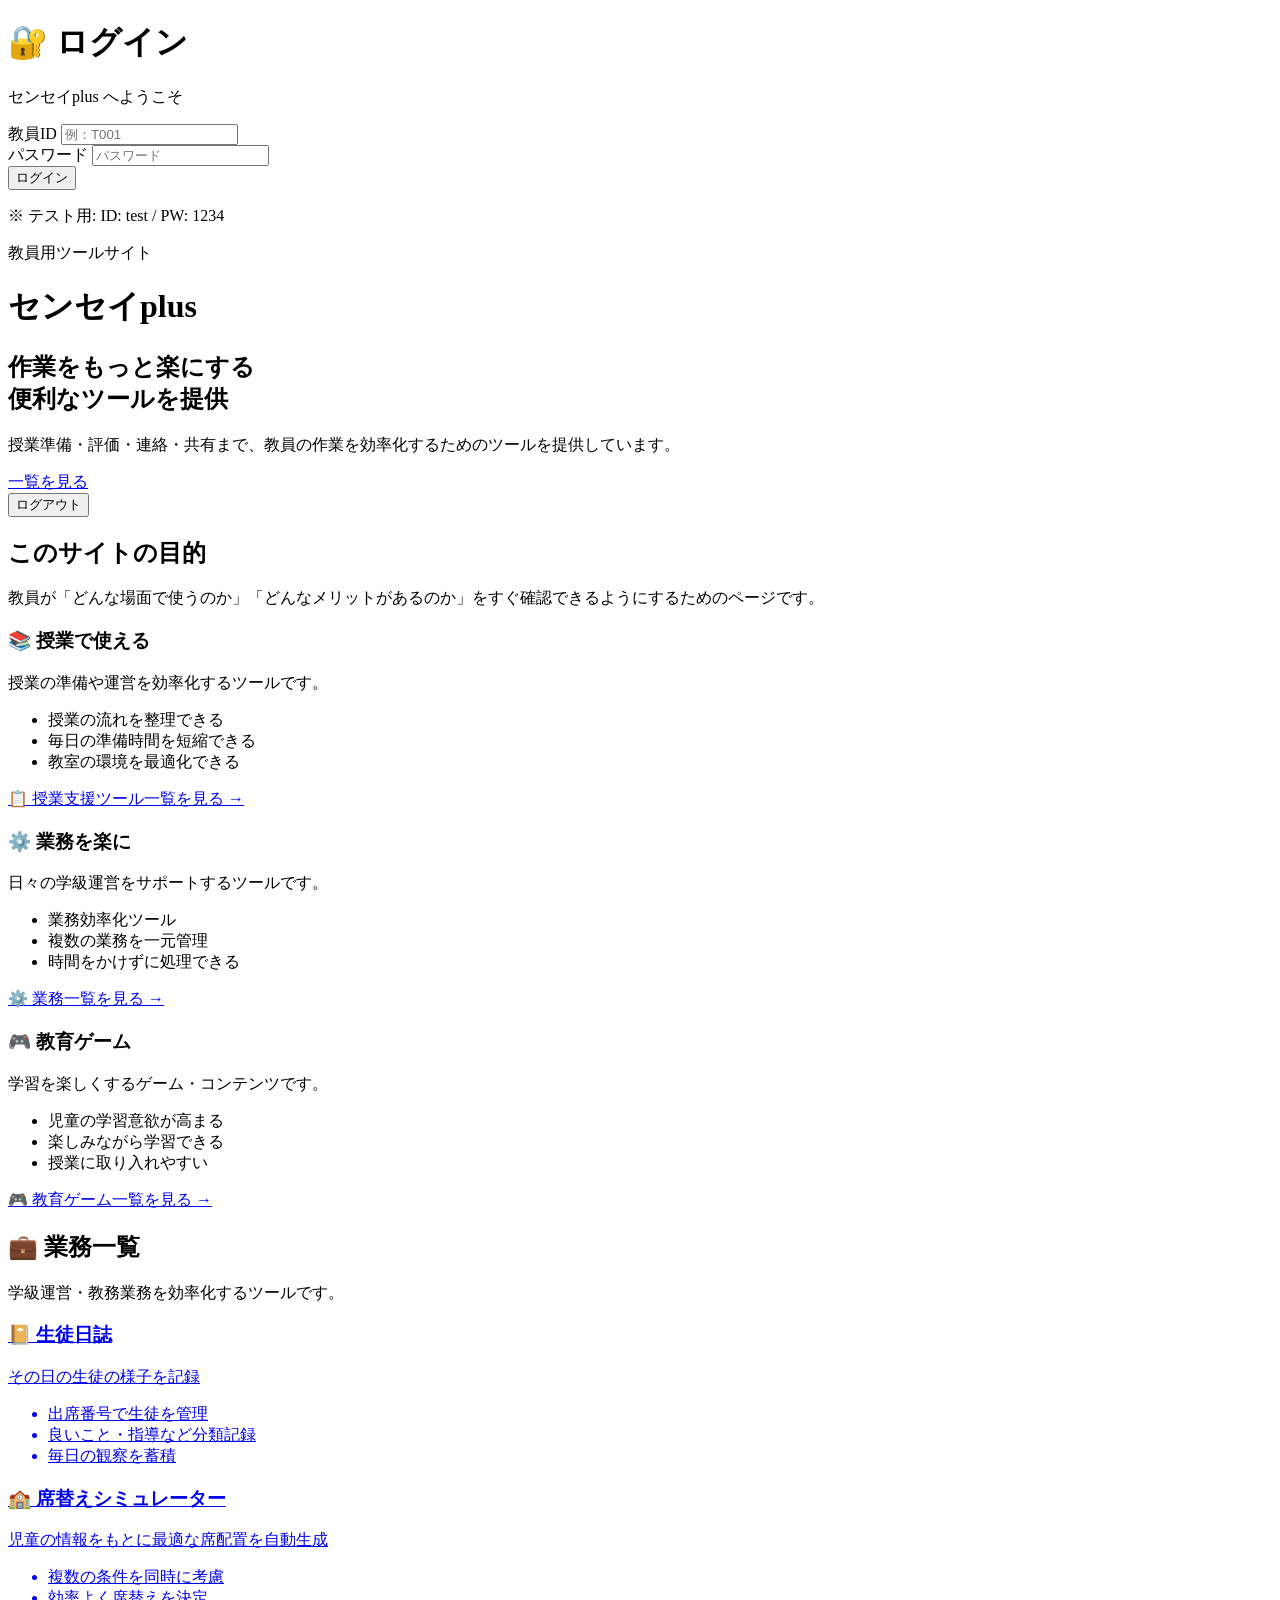
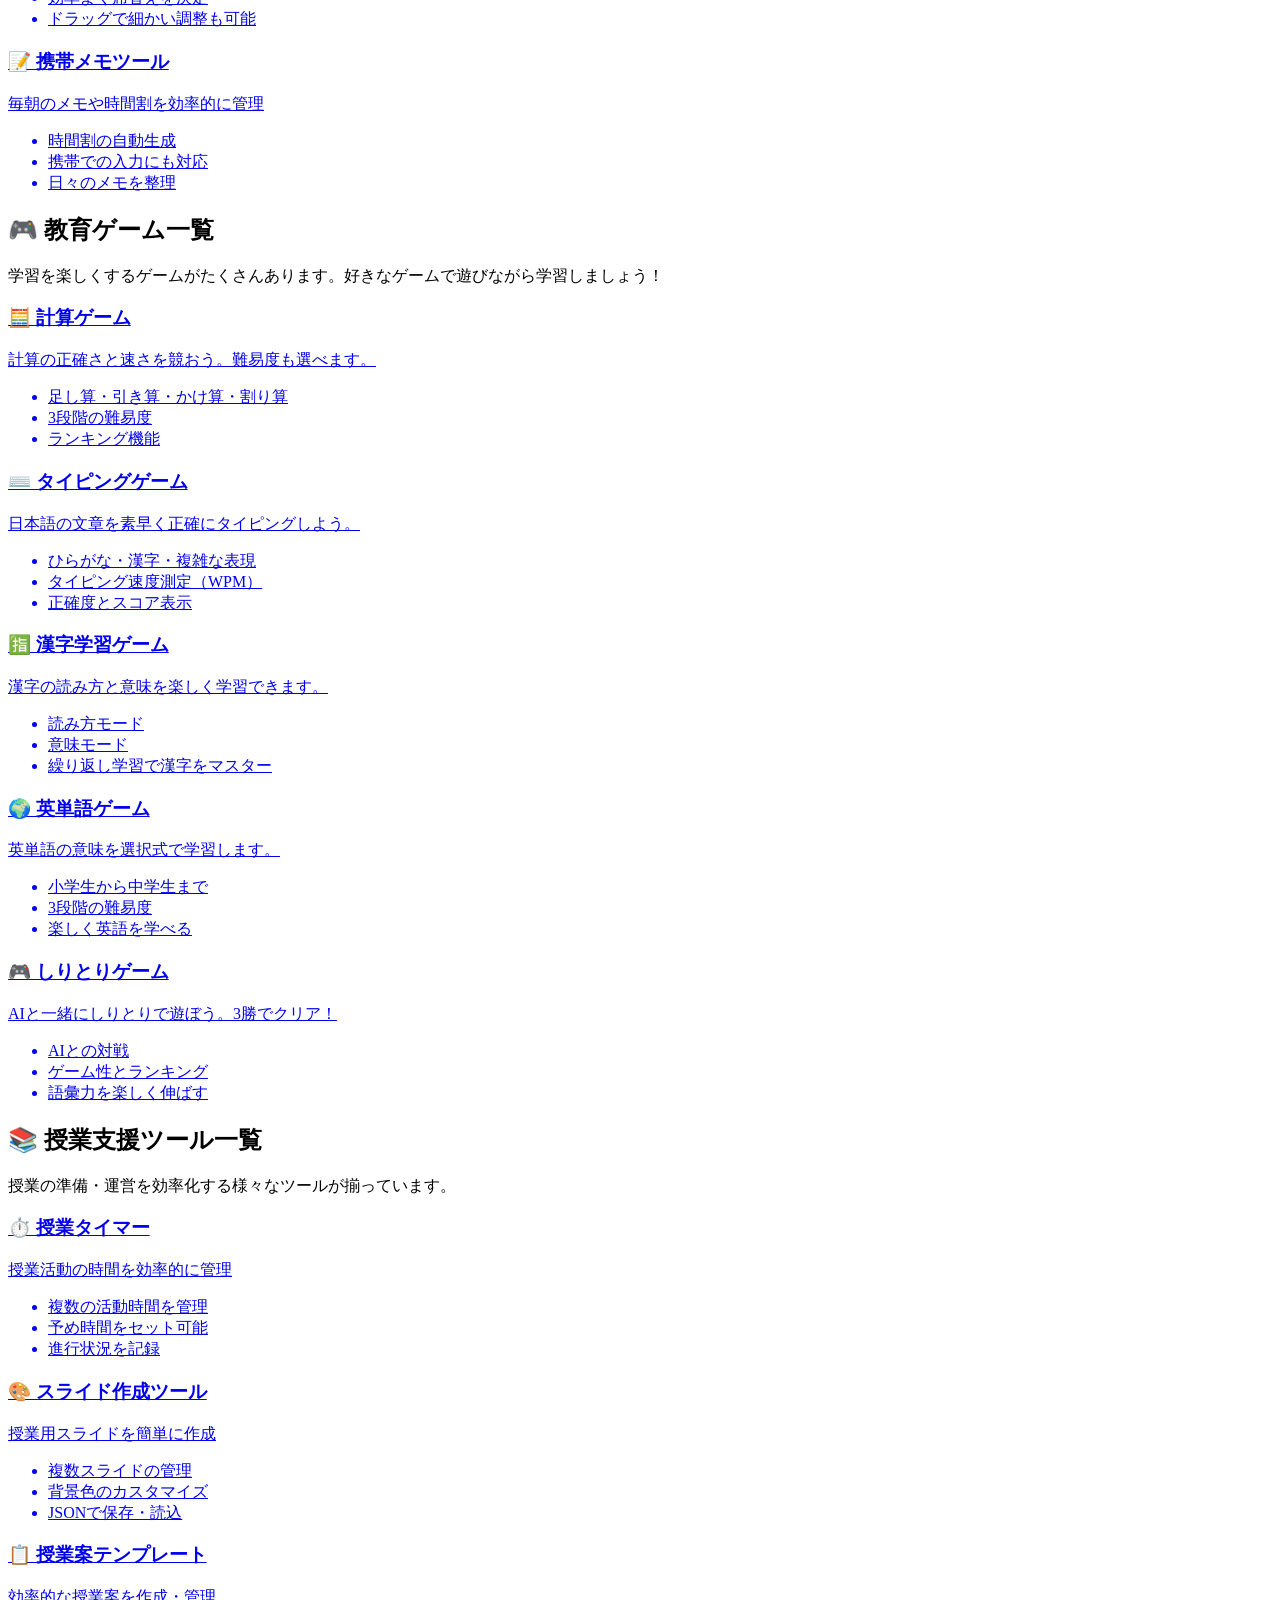
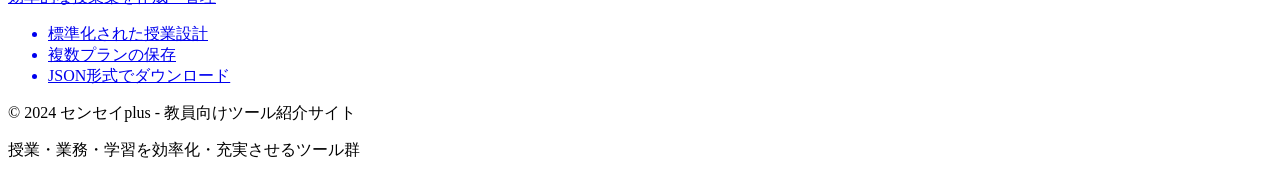
==== index.html @ 462e7d31 "Create index.html" ====
<!DOCTYPE html>
<html lang="ja">

<head>
    <meta charset="UTF-8" />
    <meta name="viewport" content="width=device-width, initial-scale=1.0" />
    <title>教員向けツール紹介サイト</title>
    <link rel="stylesheet" href="style.css" />
</head>

<body>
    <!-- ===== 認証ゲート ===== -->
    <div id="auth-screen" class="auth-screen">
        <div class="auth-container">
            <h1>🔐 ログイン</h1>
            <p>センセイplus へようこそ</p>
            <form id="login-form" onsubmit="handleAuthLogin(event)">
                <div class="form-group">
                    <label for="auth-teacher-id">教員ID</label>
                    <input type="text" id="auth-teacher-id" placeholder="例：T001" required>
                </div>
                <div class="form-group">
                    <label for="auth-password">パスワード</label>
                    <input type="password" id="auth-password" placeholder="パスワード" required>
                </div>
                <button type="submit" class="btn-auth">ログイン</button>
            </form>
            <p class="auth-hint">※ テスト用: ID: test / PW: 1234</p>
        </div>
    </div>

    <!-- ===== ページコンテンツ（認証後に表示） ===== -->
    <div id="content-wrapper" class="content-hidden">
        <!-- ページトップのヘッダー部分 -->
        <header class="hero">
            <div class="hero-content">
                <p class="eyebrow">教員用ツールサイト</p>
                <h1>センセイplus</h1>
                <h2>作業をもっと楽にする<br />便利なツールを提供</h2>
                <p>
                    授業準備・評価・連絡・共有まで、教員の作業を効率化するためのツールを提供しています。
                </p>
                <a class="btn" href="#tools">一覧を見る</a>
                <div class="auth-info">
                    <span id="login-teacher-name"></span>
                    <button class="btn-logout" onclick="handleAuthLogout()">ログアウト</button>
                </div>
            </div>
        </header>

        <!-- メインコンテンツ部分 -->
        <main>
            <!-- このサイトの目的を説明するセクション -->
            <section class="intro">
                <h2>このサイトの目的</h2>
                <p>
                    教員が「どんな場面で使うのか」「どんなメリットがあるのか」をすぐ確認できるようにするためのページです。
                </p>
            </section>

            <!-- ===== 3つのツールカテゴリを表示 ===== -->
            <!-- グリッドレイアウトで3つのカードを並べて表示 -->
            <section id="tools" class="cards">
                <!-- カード1: 授業で使える -->
                <article class="card">
                    <h3>📚 授業で使える</h3>
                    <p>授業の準備や運営を効率化するツールです。</p>
                    <ul>
                        <li>授業の流れを整理できる</li>
                        <li>毎日の準備時間を短縮できる</li>
                        <li>教室の環境を最適化できる</li>
                    </ul>
                    <a href="#teaching-tools" class="btn">📋 授業支援ツール一覧を見る →</a>
                </article>

                <!-- カード2: 業務を楽に -->
                <article class="card">
                    <h3>⚙️ 業務を楽に</h3>
                    <p>日々の学級運営をサポートするツールです。</p>
                    <ul>
                        <li>業務効率化ツール</li>
                        <li>複数の業務を一元管理</li>
                        <li>時間をかけずに処理できる</li>
                    </ul>
                    <a href="#business-tools" class="btn">⚙️ 業務一覧を見る →</a>
                </article>

                <!-- カード3: 教育ゲーム -->
                <article class="card">
                    <h3>🎮 教育ゲーム</h3>
                    <p>学習を楽しくするゲーム・コンテンツです。</p>
                    <ul>
                        <li>児童の学習意欲が高まる</li>
                        <li>楽しみながら学習できる</li>
                        <li>授業に取り入れやすい</li>
                    </ul>
                    <a href="#games" class="btn">🎮 教育ゲーム一覧を見る →</a>
                </article>
            </section>

            <!-- ===== 業務一覧セクション ===== -->
            <section id="business-tools" class="section">
                <h2>💼 業務一覧</h2>
                <p>学級運営・教務業務を効率化するツールです。</p>

                <div class="business-grid">
                    <!-- 業務2: 生徒日誌 -->
                    <a href="../business/grades/" class="business-card">
                        <h3>📔 生徒日誌</h3>
                        <p>その日の生徒の様子を記録</p>
                        <ul>
                            <li>出席番号で生徒を管理</li>
                            <li>良いこと・指導など分類記録</li>
                            <li>毎日の観察を蓄積</li>
                        </ul>
                    </a>

                    <!-- 業務3: 席替えシミュレーター -->
                    <a href="../business/sekigae/" class="business-card">
                        <h3>🏫 席替えシミュレーター</h3>
                        <p>児童の情報をもとに最適な席配置を自動生成</p>
                        <ul>
                            <li>複数の条件を同時に考慮</li>
                            <li>効率よく席替えを決定</li>
                            <li>ドラッグで細かい調整も可能</li>
                        </ul>
                    </a>

                    <!-- 業務4: 携帯メモツール -->
                    <a href="../business/memo/" class="business-card">
                        <h3>📝 携帯メモツール</h3>
                        <p>毎朝のメモや時間割を効率的に管理</p>
                        <ul>
                            <li>時間割の自動生成</li>
                            <li>携帯での入力にも対応</li>
                            <li>日々のメモを整理</li>
                        </ul>
                    </a>
                </div>
            </section>

            <!-- ===== 教育ゲームの説明セクション ===== -->
            <!-- 複数のゲームを紹介 -->
            <section id="games" class="section">
                <h2>🎮 教育ゲーム一覧</h2>
                <p>学習を楽しくするゲームがたくさんあります。好きなゲームで遊びながら学習しましょう！</p>

                <!-- ゲーム一覧を縦並びで表示 -->
                <div class="games-grid">
                    <!-- ゲーム1: 計算ゲーム -->
                    <a href="../game/calculation/" class="game-card">
                        <h3>🧮 計算ゲーム</h3>
                        <p>計算の正確さと速さを競おう。難易度も選べます。</p>
                        <ul>
                            <li>足し算・引き算・かけ算・割り算</li>
                            <li>3段階の難易度</li>
                            <li>ランキング機能</li>
                        </ul>
                    </a>

                    <!-- ゲーム2: タイピングゲーム -->
                    <a href="../game/typing/" class="game-card">
                        <h3>⌨️ タイピングゲーム</h3>
                        <p>日本語の文章を素早く正確にタイピングしよう。</p>
                        <ul>
                            <li>ひらがな・漢字・複雑な表現</li>
                            <li>タイピング速度測定（WPM）</li>
                            <li>正確度とスコア表示</li>
                        </ul>
                    </a>

                    <!-- ゲーム3: 漢字学習ゲーム -->
                    <a href="../game/kanji/" class="game-card">
                        <h3>🈯 漢字学習ゲーム</h3>
                        <p>漢字の読み方と意味を楽しく学習できます。</p>
                        <ul>
                            <li>読み方モード</li>
                            <li>意味モード</li>
                            <li>繰り返し学習で漢字をマスター</li>
                        </ul>
                    </a>

                    <!-- ゲーム4: 英単語ゲーム -->
                    <a href="../game/english/" class="game-card">
                        <h3>🌍 英単語ゲーム</h3>
                        <p>英単語の意味を選択式で学習します。</p>
                        <ul>
                            <li>小学生から中学生まで</li>
                            <li>3段階の難易度</li>
                            <li>楽しく英語を学べる</li>
                        </ul>
                    </a>

                    <!-- ゲーム5: しりとりゲーム -->
                    <a href="../game/word-game/" class="game-card">
                        <h3>🎮 しりとりゲーム</h3>
                        <p>AIと一緒にしりとりで遊ぼう。3勝でクリア！</p>
                        <ul>
                            <li>AIとの対戦</li>
                            <li>ゲーム性とランキング</li>
                            <li>語彙力を楽しく伸ばす</li>
                        </ul>
                    </a>
                </div>
            </section>

            <!-- ===== 授業支援ツール一覧セクション ===== -->
            <section id="teaching-tools" class="section">
                <h2>📚 授業支援ツール一覧</h2>
                <p>授業の準備・運営を効率化する様々なツールが揃っています。</p>

                <div class="tools-grid">
                    <!-- ツール1: 授業タイマー -->
                    <a href="../teaching/timer/" class="tool-card">
                        <h3>⏱️ 授業タイマー</h3>
                        <p>授業活動の時間を効率的に管理</p>
                        <ul>
                            <li>複数の活動時間を管理</li>
                            <li>予め時間をセット可能</li>
                            <li>進行状況を記録</li>
                        </ul>
                    </a>

                    <!-- ツール2: スライド作成 -->
                    <a href="../teaching/slides/" class="tool-card">
                        <h3>🎨 スライド作成ツール</h3>
                        <p>授業用スライドを簡単に作成</p>
                        <ul>
                            <li>複数スライドの管理</li>
                            <li>背景色のカスタマイズ</li>
                            <li>JSONで保存・読込</li>
                        </ul>
                    </a>

                    <!-- ツール3: 授業案テンプレート -->
                    <a href="../teaching/templates/" class="tool-card">
                        <h3>📋 授業案テンプレート</h3>
                        <p>効率的な授業案を作成・管理</p>
                        <ul>
                            <li>標準化された授業設計</li>
                            <li>複数プランの保存</li>
                            <li>JSON形式でダウンロード</li>
                        </ul>
                    </a>
                </div>
            </section>
        </main>

        <!-- ===== ページフッター ===== -->
        <!-- ページの下部に表示される情報 -->
        <footer>
            <p>&copy; 2024 センセイplus - 教員向けツール紹介サイト</p>
            <p>授業・業務・学習を効率化・充実させるツール群</p>
        </footer>
    </div>

    <script src="auth.js"></script>
</body>

</html>
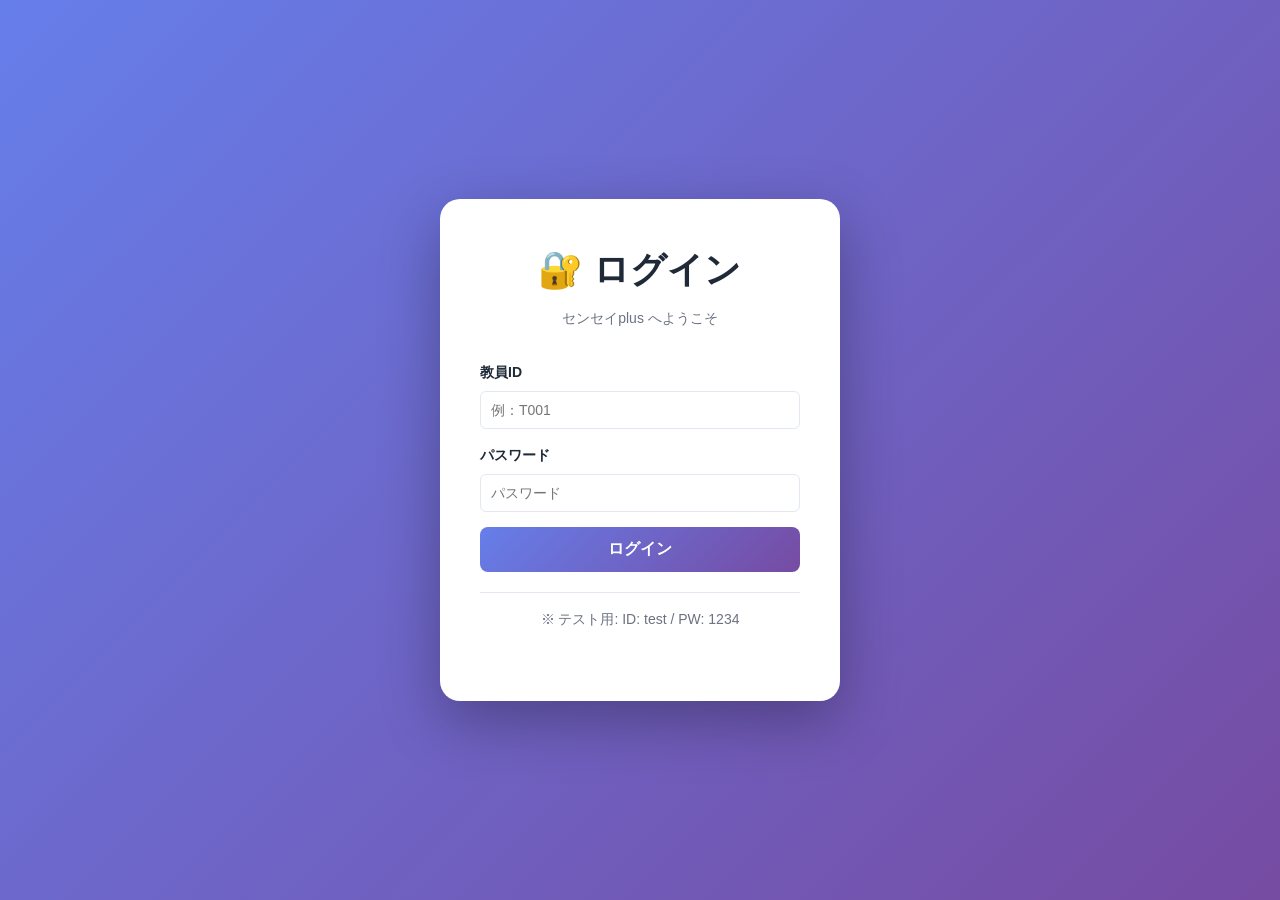
==== commit 6d1ffb9e: "Update index.html" ====
--- a/index.html
+++ b/index.html
@@ -5,7 +5,7 @@
     <meta charset="UTF-8" />
     <meta name="viewport" content="width=device-width, initial-scale=1.0" />
     <title>教員向けツール紹介サイト</title>
-    <link rel="stylesheet" href="style.css" />
+    <link rel="stylesheet" href="sensei-plus/homepage/style.css" />
 </head>
 
 <body>
--- a/sensei-plus/homepage/style.css
+++ b/sensei-plus/homepage/style.css
@@ -0,0 +1,566 @@
+:root {
+    color-scheme: light;
+    --bg: #f4f7fb;
+    --card: #ffffff;
+    --text: #1f2937;
+    --muted: #6b7280;
+    --accent: #2563eb;
+    --accent-dark: #1d4ed8;
+}
+
+* {
+    box-sizing: border-box;
+}
+
+body {
+    margin: 0;
+    font-family: "Yu Gothic", "Hiragino Sans", "Segoe UI", sans-serif;
+    color: var(--text);
+    background: var(--bg);
+    line-height: 1.7;
+}
+
+/* ===== 認証画面 ===== */
+.auth-screen {
+    position: fixed;
+    top: 0;
+    left: 0;
+    width: 100%;
+    height: 100vh;
+    background: linear-gradient(135deg, #667eea 0%, #764ba2 100%);
+    display: flex;
+    align-items: center;
+    justify-content: center;
+    z-index: 9999;
+}
+
+.auth-container {
+    background: white;
+    border-radius: 20px;
+    padding: 40px;
+    box-shadow: 0 20px 60px rgba(0, 0, 0, 0.3);
+    width: 100%;
+    max-width: 400px;
+    text-align: center;
+}
+
+.auth-container h1 {
+    font-size: 36px;
+    color: var(--text);
+    margin-bottom: 10px;
+}
+
+.auth-container p {
+    color: var(--muted);
+    margin-bottom: 30px;
+    font-size: 14px;
+}
+
+#login-form {
+    margin-bottom: 20px;
+}
+
+.form-group {
+    margin-bottom: 15px;
+    text-align: left;
+}
+
+.form-group label {
+    display: block;
+    font-weight: 600;
+    color: var(--text);
+    margin-bottom: 6px;
+    font-size: 14px;
+}
+
+.form-group input {
+    width: 100%;
+    padding: 10px;
+    border: 1px solid #e2e8f0;
+    border-radius: 6px;
+    font-size: 14px;
+    font-family: inherit;
+}
+
+.form-group input:focus {
+    outline: none;
+    border-color: #06b6d4;
+    box-shadow: 0 0 0 3px rgba(6, 182, 212, 0.1);
+}
+
+.btn-auth {
+    width: 100%;
+    padding: 12px;
+    background: linear-gradient(135deg, #667eea 0%, #764ba2 100%);
+    color: white;
+    border: none;
+    border-radius: 8px;
+    cursor: pointer;
+    font-weight: bold;
+    font-size: 16px;
+    transition: all 0.3s ease;
+}
+
+.btn-auth:hover {
+    transform: translateY(-2px);
+    box-shadow: 0 10px 20px rgba(102, 126, 234, 0.3);
+}
+
+.auth-hint {
+    font-size: 12px;
+    color: var(--muted);
+    margin-top: 15px;
+    padding-top: 15px;
+    border-top: 1px solid #e2e8f0;
+}
+
+/* コンテンツの表示/非表示 */
+.content-hidden {
+    display: none;
+}
+
+.content-visible {
+    display: block;
+}
+
+/* ログイン情報表示 */
+.auth-info {
+    position: absolute;
+    top: 20px;
+    right: 20px;
+    display: flex;
+    align-items: center;
+    gap: 15px;
+    background: rgba(255, 255, 255, 0.1);
+    padding: 10px 20px;
+    border-radius: 20px;
+    color: white;
+    font-size: 14px;
+}
+
+#login-teacher-name {
+    font-weight: bold;
+}
+
+.btn-logout {
+    background: rgba(255, 255, 255, 0.2);
+    color: white;
+    border: 1px solid white;
+    padding: 6px 12px;
+    border-radius: 4px;
+    cursor: pointer;
+    font-size: 12px;
+    transition: all 0.3s ease;
+}
+
+.btn-logout:hover {
+    background: rgba(255, 255, 255, 0.3);
+}
+
+.hero {
+    background: linear-gradient(135deg, var(--accent), #60a5fa);
+    color: white;
+    padding: 80px 24px;
+}
+
+.hero-content {
+    background-image:
+        linear-gradient(to right, rgba(0, 0, 0, 0.7) 0%, rgba(0, 0, 0, 0.3) 50%, rgba(0, 0, 0, 0.1) 100%),
+        url(homepage.png);
+    background-size: cover;
+    background-position: center;
+    text-align: left;
+    width: 100%;
+    height: 500px;
+    display: flex;
+    flex-direction: column;
+    justify-content: center;
+    padding: 60px 40px;
+    margin: 0 auto;
+    position: relative;
+}
+
+.eyebrow {
+
+    font-size: 0.9rem;
+    letter-spacing: 0.2em;
+    text-transform: uppercase;
+    opacity: 0.9;
+}
+
+h1,
+h2,
+h3 {
+    line-height: 1.3;
+}
+
+h1 {
+    font-size: clamp(2rem, 4vw, 3rem);
+    margin: 8px 0 16px;
+}
+
+.btn {
+    display: inline-block;
+    margin-top: 20px;
+    padding: 12px 20px;
+    background: white;
+    color: var(--accent-dark);
+    text-decoration: none;
+    font-weight: bold;
+    border-radius: 999px;
+}
+
+main {
+    max-width: 1100px;
+    margin: 0 auto;
+    padding: 40px 24px 60px;
+}
+
+.intro,
+.section {
+    background: var(--card);
+    padding: 40px;
+    border-radius: 16px;
+    box-shadow: 0 8px 24px rgba(15, 23, 42, 0.06);
+    margin-bottom: 40px;
+}
+
+.section h2 {
+    margin-top: 0;
+    margin-bottom: 12px;
+    font-size: 1.8rem;
+    color: var(--accent);
+}
+
+.intro {
+    text-align: center;
+    background: linear-gradient(135deg, rgba(37, 99, 235, 0.05), rgba(96, 165, 250, 0.05));
+    border-left: 4px solid var(--accent);
+}
+
+.intro h2 {
+    color: var(--accent);
+    margin-top: 0;
+    font-size: 1.6rem;
+}
+
+.intro p {
+    font-size: 1.05rem;
+    color: var(--text);
+}
+
+.btn-tool {
+    display: inline-block;
+    margin-bottom: 24px;
+    padding: 12px 24px;
+    background: var(--accent);
+    color: white;
+    text-decoration: none;
+    font-weight: bold;
+    border-radius: 8px;
+    transition: background 0.3s ease;
+}
+
+.btn-tool:hover {
+    background: var(--accent-dark);
+}
+
+.cards {
+    display: grid;
+    grid-template-columns: repeat(auto-fit, minmax(240px, 1fr));
+    gap: 20px;
+    margin-bottom: 24px;
+}
+
+.card {
+    background: var(--card);
+    padding: 32px;
+    border-radius: 16px;
+    box-shadow: 0 8px 24px rgba(15, 23, 42, 0.06);
+    border: 1px solid rgba(37, 99, 235, 0.1);
+    transition: transform 0.3s ease, box-shadow 0.3s ease;
+}
+
+.card:hover {
+    transform: translateY(-8px);
+    box-shadow: 0 16px 32px rgba(15, 23, 42, 0.12);
+}
+
+.card h3 {
+    color: var(--accent);
+    margin-top: 0;
+    font-size: 1.3rem;
+}
+
+.card p {
+    color: var(--text);
+}
+
+.card ul {
+    padding-left: 20px;
+    color: var(--muted);
+}
+
+.card .btn {
+    display: block;
+    margin-top: 20px;
+    padding: 12px 20px;
+    background: var(--accent);
+    color: white;
+    text-decoration: none;
+    font-weight: bold;
+    border-radius: 8px;
+    text-align: center;
+    transition: background 0.3s ease;
+}
+
+.card .btn:hover {
+    background: var(--accent-dark);
+}
+
+.coming-soon {
+    margin-top: 20px;
+    padding: 12px 20px;
+    background: #fef3c7;
+    color: #92400e;
+    border-radius: 8px;
+    text-align: center;
+    font-weight: bold;
+    border-left: 4px solid #f59e0b;
+}
+
+.steps {
+    display: grid;
+    grid-template-columns: repeat(4, 1fr);
+    gap: 16px;
+    margin-top: 20px;
+}
+
+.steps div {
+    background: linear-gradient(135deg, #f8fafc 0%, #f1f5f9 100%);
+    padding: 24px;
+    border-radius: 12px;
+    border: 1px solid #e2e8f0;
+    transition: transform 0.3s ease, box-shadow 0.3s ease;
+}
+
+.steps div:hover {
+    transform: translateY(-4px);
+    box-shadow: 0 8px 16px rgba(15, 23, 42, 0.1);
+}
+
+.steps div h3 {
+    margin-top: 0;
+    color: var(--accent);
+    font-size: 1.1rem;
+}
+
+.steps div p {
+    margin: 8px 0;
+    font-size: 0.95rem;
+    color: var(--text);
+}
+
+/* ===== ゲームカード用スタイル ===== */
+.games-grid {
+    display: grid;
+    grid-template-columns: repeat(auto-fit, minmax(300px, 1fr));
+    gap: 24px;
+    margin-top: 30px;
+}
+
+.game-card {
+    display: block;
+    background: linear-gradient(135deg, rgba(37, 99, 235, 0.05), rgba(96, 165, 250, 0.05));
+    padding: 24px;
+    border-radius: 12px;
+    border: 2px solid var(--accent);
+    transition: all 0.3s ease;
+    text-decoration: none;
+    color: inherit;
+    cursor: pointer;
+}
+
+.game-card:hover {
+    transform: translateY(-6px);
+    box-shadow: 0 12px 24px rgba(37, 99, 235, 0.2);
+    border-color: var(--accent-dark);
+}
+
+.game-card h3 {
+    color: var(--accent);
+    margin-top: 0;
+    margin-bottom: 12px;
+    font-size: 1.2rem;
+}
+
+.game-card p {
+    color: var(--text);
+    margin-bottom: 12px;
+    font-size: 0.95rem;
+}
+
+.game-card ul {
+    list-style: none;
+    padding: 0;
+    margin-bottom: 16px;
+}
+
+.game-card li {
+    color: var(--muted);
+    font-size: 0.9rem;
+    padding: 4px 0;
+    padding-left: 20px;
+    position: relative;
+}
+
+.game-card li::before {
+    content: "✓";
+    position: absolute;
+    left: 0;
+    color: var(--accent);
+    font-weight: bold;
+}
+
+.btn-game {
+    display: none;
+}
+
+/* ===== 授業支援ツールカード用スタイル ===== */
+.tools-grid {
+    display: grid;
+    grid-template-columns: repeat(auto-fit, minmax(280px, 1fr));
+    gap: 20px;
+    margin-top: 25px;
+}
+
+.tool-card {
+    display: block;
+    background: linear-gradient(135deg, rgba(16, 185, 129, 0.05), rgba(52, 211, 153, 0.05));
+    padding: 20px;
+    border-radius: 12px;
+    border: 2px solid #10b981;
+    transition: all 0.3s ease;
+    text-decoration: none;
+    color: inherit;
+    cursor: pointer;
+}
+
+.tool-card:hover {
+    transform: translateY(-6px);
+    box-shadow: 0 12px 24px rgba(16, 185, 129, 0.2);
+    border-color: #059669;
+}
+
+.tool-card h3 {
+    color: #10b981;
+    margin-top: 0;
+    margin-bottom: 10px;
+    font-size: 18px;
+}
+
+.tool-card p {
+    color: var(--text);
+    margin-bottom: 12px;
+    font-size: 14px;
+}
+
+.tool-card ul {
+    list-style: none;
+    padding: 0;
+    margin-bottom: 12px;
+}
+
+.tool-card li {
+    color: var(--muted);
+    font-size: 13px;
+    padding: 4px 0;
+    padding-left: 20px;
+    position: relative;
+}
+
+.tool-card li::before {
+    content: "✓";
+    position: absolute;
+    left: 0;
+    color: #10b981;
+    font-weight: bold;
+}
+
+.btn-tool {
+    display: none;
+}
+
+/* ===== 業務カード用スタイル ===== */
+.business-grid {
+    display: grid;
+    grid-template-columns: repeat(auto-fit, minmax(280px, 1fr));
+    gap: 20px;
+    margin-top: 25px;
+}
+
+.business-card {
+    display: block;
+    background: linear-gradient(135deg, rgba(168, 85, 247, 0.05), rgba(196, 124, 255, 0.05));
+    padding: 20px;
+    border-radius: 12px;
+    border: 2px solid #a855f7;
+    transition: all 0.3s ease;
+    text-decoration: none;
+    color: inherit;
+    cursor: pointer;
+}
+
+.business-card:hover {
+    transform: translateY(-6px);
+    box-shadow: 0 12px 24px rgba(168, 85, 247, 0.2);
+    border-color: #9333ea;
+}
+
+.business-card h3 {
+    color: #a855f7;
+    margin-top: 0;
+    margin-bottom: 10px;
+    font-size: 18px;
+}
+
+.business-card p {
+    color: var(--text);
+    margin-bottom: 12px;
+    font-size: 14px;
+}
+
+.business-card ul {
+    list-style: none;
+    padding: 0;
+    margin-bottom: 12px;
+}
+
+.business-card li {
+    color: var(--muted);
+    font-size: 13px;
+    padding: 4px 0;
+    padding-left: 20px;
+    position: relative;
+}
+
+.business-card li::before {
+    content: "✓";
+    position: absolute;
+    left: 0;
+    color: #a855f7;
+    font-weight: bold;
+}
+
+footer {
+    text-align: center;
+    padding: 40px 24px;
+    background: linear-gradient(135deg, var(--accent), #60a5fa);
+    color: white;
+    margin-top: 60px;
+}
+
+footer p {
+    margin: 8px 0;
+    font-size: 0.95rem;
+}
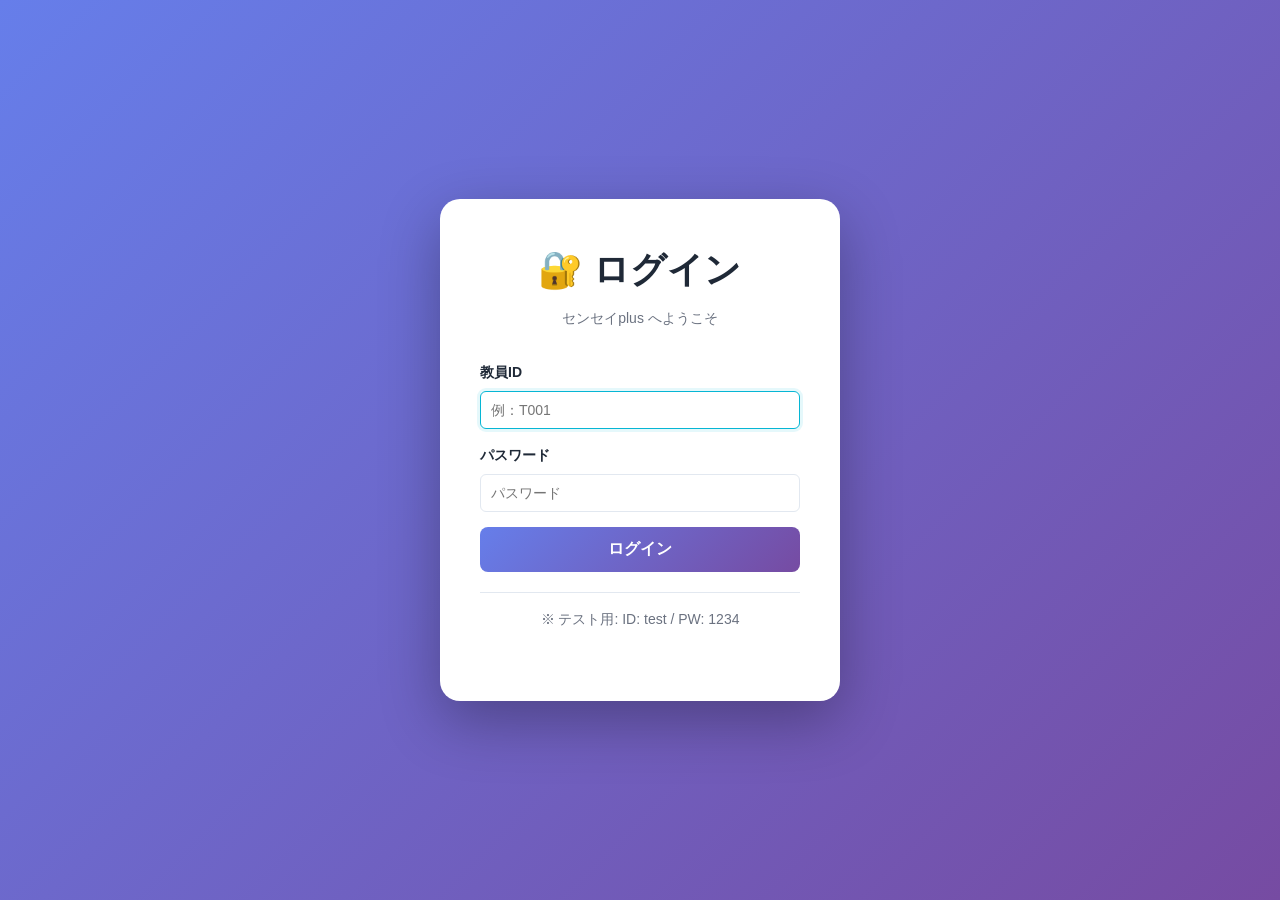
==== commit 384a3663: "Add files via upload" ====
--- a/index.html
+++ b/index.html
@@ -1,260 +1,260 @@
-<!DOCTYPE html>
-<html lang="ja">
-
-<head>
-    <meta charset="UTF-8" />
-    <meta name="viewport" content="width=device-width, initial-scale=1.0" />
-    <title>教員向けツール紹介サイト</title>
-    <link rel="stylesheet" href="sensei-plus/homepage/style.css" />
-</head>
-
-<body>
-    <!-- ===== 認証ゲート ===== -->
-    <div id="auth-screen" class="auth-screen">
-        <div class="auth-container">
-            <h1>🔐 ログイン</h1>
-            <p>センセイplus へようこそ</p>
-            <form id="login-form" onsubmit="handleAuthLogin(event)">
-                <div class="form-group">
-                    <label for="auth-teacher-id">教員ID</label>
-                    <input type="text" id="auth-teacher-id" placeholder="例：T001" required>
-                </div>
-                <div class="form-group">
-                    <label for="auth-password">パスワード</label>
-                    <input type="password" id="auth-password" placeholder="パスワード" required>
-                </div>
-                <button type="submit" class="btn-auth">ログイン</button>
-            </form>
-            <p class="auth-hint">※ テスト用: ID: test / PW: 1234</p>
-        </div>
-    </div>
-
-    <!-- ===== ページコンテンツ（認証後に表示） ===== -->
-    <div id="content-wrapper" class="content-hidden">
-        <!-- ページトップのヘッダー部分 -->
-        <header class="hero">
-            <div class="hero-content">
-                <p class="eyebrow">教員用ツールサイト</p>
-                <h1>センセイplus</h1>
-                <h2>作業をもっと楽にする<br />便利なツールを提供</h2>
-                <p>
-                    授業準備・評価・連絡・共有まで、教員の作業を効率化するためのツールを提供しています。
-                </p>
-                <a class="btn" href="#tools">一覧を見る</a>
-                <div class="auth-info">
-                    <span id="login-teacher-name"></span>
-                    <button class="btn-logout" onclick="handleAuthLogout()">ログアウト</button>
-                </div>
-            </div>
-        </header>
-
-        <!-- メインコンテンツ部分 -->
-        <main>
-            <!-- このサイトの目的を説明するセクション -->
-            <section class="intro">
-                <h2>このサイトの目的</h2>
-                <p>
-                    教員が「どんな場面で使うのか」「どんなメリットがあるのか」をすぐ確認できるようにするためのページです。
-                </p>
-            </section>
-
-            <!-- ===== 3つのツールカテゴリを表示 ===== -->
-            <!-- グリッドレイアウトで3つのカードを並べて表示 -->
-            <section id="tools" class="cards">
-                <!-- カード1: 授業で使える -->
-                <article class="card">
-                    <h3>📚 授業で使える</h3>
-                    <p>授業の準備や運営を効率化するツールです。</p>
-                    <ul>
-                        <li>授業の流れを整理できる</li>
-                        <li>毎日の準備時間を短縮できる</li>
-                        <li>教室の環境を最適化できる</li>
-                    </ul>
-                    <a href="#teaching-tools" class="btn">📋 授業支援ツール一覧を見る →</a>
-                </article>
-
-                <!-- カード2: 業務を楽に -->
-                <article class="card">
-                    <h3>⚙️ 業務を楽に</h3>
-                    <p>日々の学級運営をサポートするツールです。</p>
-                    <ul>
-                        <li>業務効率化ツール</li>
-                        <li>複数の業務を一元管理</li>
-                        <li>時間をかけずに処理できる</li>
-                    </ul>
-                    <a href="#business-tools" class="btn">⚙️ 業務一覧を見る →</a>
-                </article>
-
-                <!-- カード3: 教育ゲーム -->
-                <article class="card">
-                    <h3>🎮 教育ゲーム</h3>
-                    <p>学習を楽しくするゲーム・コンテンツです。</p>
-                    <ul>
-                        <li>児童の学習意欲が高まる</li>
-                        <li>楽しみながら学習できる</li>
-                        <li>授業に取り入れやすい</li>
-                    </ul>
-                    <a href="#games" class="btn">🎮 教育ゲーム一覧を見る →</a>
-                </article>
-            </section>
-
-            <!-- ===== 業務一覧セクション ===== -->
-            <section id="business-tools" class="section">
-                <h2>💼 業務一覧</h2>
-                <p>学級運営・教務業務を効率化するツールです。</p>
-
-                <div class="business-grid">
-                    <!-- 業務2: 生徒日誌 -->
-                    <a href="../business/grades/" class="business-card">
-                        <h3>📔 生徒日誌</h3>
-                        <p>その日の生徒の様子を記録</p>
-                        <ul>
-                            <li>出席番号で生徒を管理</li>
-                            <li>良いこと・指導など分類記録</li>
-                            <li>毎日の観察を蓄積</li>
-                        </ul>
-                    </a>
-
-                    <!-- 業務3: 席替えシミュレーター -->
-                    <a href="../business/sekigae/" class="business-card">
-                        <h3>🏫 席替えシミュレーター</h3>
-                        <p>児童の情報をもとに最適な席配置を自動生成</p>
-                        <ul>
-                            <li>複数の条件を同時に考慮</li>
-                            <li>効率よく席替えを決定</li>
-                            <li>ドラッグで細かい調整も可能</li>
-                        </ul>
-                    </a>
-
-                    <!-- 業務4: 携帯メモツール -->
-                    <a href="../business/memo/" class="business-card">
-                        <h3>📝 携帯メモツール</h3>
-                        <p>毎朝のメモや時間割を効率的に管理</p>
-                        <ul>
-                            <li>時間割の自動生成</li>
-                            <li>携帯での入力にも対応</li>
-                            <li>日々のメモを整理</li>
-                        </ul>
-                    </a>
-                </div>
-            </section>
-
-            <!-- ===== 教育ゲームの説明セクション ===== -->
-            <!-- 複数のゲームを紹介 -->
-            <section id="games" class="section">
-                <h2>🎮 教育ゲーム一覧</h2>
-                <p>学習を楽しくするゲームがたくさんあります。好きなゲームで遊びながら学習しましょう！</p>
-
-                <!-- ゲーム一覧を縦並びで表示 -->
-                <div class="games-grid">
-                    <!-- ゲーム1: 計算ゲーム -->
-                    <a href="../game/calculation/" class="game-card">
-                        <h3>🧮 計算ゲーム</h3>
-                        <p>計算の正確さと速さを競おう。難易度も選べます。</p>
-                        <ul>
-                            <li>足し算・引き算・かけ算・割り算</li>
-                            <li>3段階の難易度</li>
-                            <li>ランキング機能</li>
-                        </ul>
-                    </a>
-
-                    <!-- ゲーム2: タイピングゲーム -->
-                    <a href="../game/typing/" class="game-card">
-                        <h3>⌨️ タイピングゲーム</h3>
-                        <p>日本語の文章を素早く正確にタイピングしよう。</p>
-                        <ul>
-                            <li>ひらがな・漢字・複雑な表現</li>
-                            <li>タイピング速度測定（WPM）</li>
-                            <li>正確度とスコア表示</li>
-                        </ul>
-                    </a>
-
-                    <!-- ゲーム3: 漢字学習ゲーム -->
-                    <a href="../game/kanji/" class="game-card">
-                        <h3>🈯 漢字学習ゲーム</h3>
-                        <p>漢字の読み方と意味を楽しく学習できます。</p>
-                        <ul>
-                            <li>読み方モード</li>
-                            <li>意味モード</li>
-                            <li>繰り返し学習で漢字をマスター</li>
-                        </ul>
-                    </a>
-
-                    <!-- ゲーム4: 英単語ゲーム -->
-                    <a href="../game/english/" class="game-card">
-                        <h3>🌍 英単語ゲーム</h3>
-                        <p>英単語の意味を選択式で学習します。</p>
-                        <ul>
-                            <li>小学生から中学生まで</li>
-                            <li>3段階の難易度</li>
-                            <li>楽しく英語を学べる</li>
-                        </ul>
-                    </a>
-
-                    <!-- ゲーム5: しりとりゲーム -->
-                    <a href="../game/word-game/" class="game-card">
-                        <h3>🎮 しりとりゲーム</h3>
-                        <p>AIと一緒にしりとりで遊ぼう。3勝でクリア！</p>
-                        <ul>
-                            <li>AIとの対戦</li>
-                            <li>ゲーム性とランキング</li>
-                            <li>語彙力を楽しく伸ばす</li>
-                        </ul>
-                    </a>
-                </div>
-            </section>
-
-            <!-- ===== 授業支援ツール一覧セクション ===== -->
-            <section id="teaching-tools" class="section">
-                <h2>📚 授業支援ツール一覧</h2>
-                <p>授業の準備・運営を効率化する様々なツールが揃っています。</p>
-
-                <div class="tools-grid">
-                    <!-- ツール1: 授業タイマー -->
-                    <a href="../teaching/timer/" class="tool-card">
-                        <h3>⏱️ 授業タイマー</h3>
-                        <p>授業活動の時間を効率的に管理</p>
-                        <ul>
-                            <li>複数の活動時間を管理</li>
-                            <li>予め時間をセット可能</li>
-                            <li>進行状況を記録</li>
-                        </ul>
-                    </a>
-
-                    <!-- ツール2: スライド作成 -->
-                    <a href="../teaching/slides/" class="tool-card">
-                        <h3>🎨 スライド作成ツール</h3>
-                        <p>授業用スライドを簡単に作成</p>
-                        <ul>
-                            <li>複数スライドの管理</li>
-                            <li>背景色のカスタマイズ</li>
-                            <li>JSONで保存・読込</li>
-                        </ul>
-                    </a>
-
-                    <!-- ツール3: 授業案テンプレート -->
-                    <a href="../teaching/templates/" class="tool-card">
-                        <h3>📋 授業案テンプレート</h3>
-                        <p>効率的な授業案を作成・管理</p>
-                        <ul>
-                            <li>標準化された授業設計</li>
-                            <li>複数プランの保存</li>
-                            <li>JSON形式でダウンロード</li>
-                        </ul>
-                    </a>
-                </div>
-            </section>
-        </main>
-
-        <!-- ===== ページフッター ===== -->
-        <!-- ページの下部に表示される情報 -->
-        <footer>
-            <p>&copy; 2024 センセイplus - 教員向けツール紹介サイト</p>
-            <p>授業・業務・学習を効率化・充実させるツール群</p>
-        </footer>
-    </div>
-
-    <script src="auth.js"></script>
-</body>
-
-</html>
+<!DOCTYPE html>
+<html lang="ja">
+
+<head>
+    <meta charset="UTF-8" />
+    <meta name="viewport" content="width=device-width, initial-scale=1.0" />
+    <title>教員向けツール紹介サイト</title>
+    <link rel="stylesheet" href="style.css" />
+</head>
+
+<body>
+    <!-- ===== 認証ゲート ===== -->
+    <div id="auth-screen" class="auth-screen">
+        <div class="auth-container">
+            <h1>🔐 ログイン</h1>
+            <p>センセイplus へようこそ</p>
+            <form id="login-form" onsubmit="handleAuthLogin(event)">
+                <div class="form-group">
+                    <label for="auth-teacher-id">教員ID</label>
+                    <input type="text" id="auth-teacher-id" placeholder="例：T001" required>
+                </div>
+                <div class="form-group">
+                    <label for="auth-password">パスワード</label>
+                    <input type="password" id="auth-password" placeholder="パスワード" required>
+                </div>
+                <button type="submit" class="btn-auth">ログイン</button>
+            </form>
+            <p class="auth-hint">※ テスト用: ID: test / PW: 1234</p>
+        </div>
+    </div>
+
+    <!-- ===== ページコンテンツ（認証後に表示） ===== -->
+    <div id="content-wrapper" class="content-hidden">
+        <!-- ページトップのヘッダー部分 -->
+        <header class="hero">
+            <div class="hero-content">
+                <p class="eyebrow">教員用ツールサイト</p>
+                <h1>センセイplus</h1>
+                <h2>作業をもっと楽にする<br />便利なツールを提供</h2>
+                <p>
+                    授業準備・評価・連絡・共有まで、教員の作業を効率化するためのツールを提供しています。
+                </p>
+                <a class="btn" href="#tools">一覧を見る</a>
+                <div class="auth-info">
+                    <span id="login-teacher-name"></span>
+                    <button class="btn-logout" onclick="handleAuthLogout()">ログアウト</button>
+                </div>
+            </div>
+        </header>
+
+        <!-- メインコンテンツ部分 -->
+        <main>
+            <!-- このサイトの目的を説明するセクション -->
+            <section class="intro">
+                <h2>このサイトの目的</h2>
+                <p>
+                    教員が「どんな場面で使うのか」「どんなメリットがあるのか」をすぐ確認できるようにするためのページです。
+                </p>
+            </section>
+
+            <!-- ===== 3つのツールカテゴリを表示 ===== -->
+            <!-- グリッドレイアウトで3つのカードを並べて表示 -->
+            <section id="tools" class="cards">
+                <!-- カード1: 授業で使える -->
+                <article class="card">
+                    <h3>📚 授業で使える</h3>
+                    <p>授業の準備や運営を効率化するツールです。</p>
+                    <ul>
+                        <li>授業の流れを整理できる</li>
+                        <li>毎日の準備時間を短縮できる</li>
+                        <li>教室の環境を最適化できる</li>
+                    </ul>
+                    <a href="#teaching-tools" class="btn">📋 授業支援ツール一覧を見る →</a>
+                </article>
+
+                <!-- カード2: 業務を楽に -->
+                <article class="card">
+                    <h3>⚙️ 業務を楽に</h3>
+                    <p>日々の学級運営をサポートするツールです。</p>
+                    <ul>
+                        <li>業務効率化ツール</li>
+                        <li>複数の業務を一元管理</li>
+                        <li>時間をかけずに処理できる</li>
+                    </ul>
+                    <a href="#business-tools" class="btn">⚙️ 業務一覧を見る →</a>
+                </article>
+
+                <!-- カード3: 教育ゲーム -->
+                <article class="card">
+                    <h3>🎮 教育ゲーム</h3>
+                    <p>学習を楽しくするゲーム・コンテンツです。</p>
+                    <ul>
+                        <li>児童の学習意欲が高まる</li>
+                        <li>楽しみながら学習できる</li>
+                        <li>授業に取り入れやすい</li>
+                    </ul>
+                    <a href="#games" class="btn">🎮 教育ゲーム一覧を見る →</a>
+                </article>
+            </section>
+
+            <!-- ===== 業務一覧セクション ===== -->
+            <section id="business-tools" class="section">
+                <h2>💼 業務一覧</h2>
+                <p>学級運営・教務業務を効率化するツールです。</p>
+
+                <div class="business-grid">
+                    <!-- 業務2: 生徒日誌 -->
+                    <a href="../business/grades/" class="business-card">
+                        <h3>📔 生徒日誌</h3>
+                        <p>その日の生徒の様子を記録</p>
+                        <ul>
+                            <li>出席番号で生徒を管理</li>
+                            <li>良いこと・指導など分類記録</li>
+                            <li>毎日の観察を蓄積</li>
+                        </ul>
+                    </a>
+
+                    <!-- 業務3: 席替えシミュレーター -->
+                    <a href="../business/sekigae/" class="business-card">
+                        <h3>🏫 席替えシミュレーター</h3>
+                        <p>児童の情報をもとに最適な席配置を自動生成</p>
+                        <ul>
+                            <li>複数の条件を同時に考慮</li>
+                            <li>効率よく席替えを決定</li>
+                            <li>ドラッグで細かい調整も可能</li>
+                        </ul>
+                    </a>
+
+                    <!-- 業務4: 携帯メモツール -->
+                    <a href="../business/memo/" class="business-card">
+                        <h3>📝 携帯メモツール</h3>
+                        <p>毎朝のメモや時間割を効率的に管理</p>
+                        <ul>
+                            <li>時間割の自動生成</li>
+                            <li>携帯での入力にも対応</li>
+                            <li>日々のメモを整理</li>
+                        </ul>
+                    </a>
+                </div>
+            </section>
+
+            <!-- ===== 教育ゲームの説明セクション ===== -->
+            <!-- 複数のゲームを紹介 -->
+            <section id="games" class="section">
+                <h2>🎮 教育ゲーム一覧</h2>
+                <p>学習を楽しくするゲームがたくさんあります。好きなゲームで遊びながら学習しましょう！</p>
+
+                <!-- ゲーム一覧を縦並びで表示 -->
+                <div class="games-grid">
+                    <!-- ゲーム1: 計算ゲーム -->
+                    <a href="../game/calculation/" class="game-card">
+                        <h3>🧮 計算ゲーム</h3>
+                        <p>計算の正確さと速さを競おう。難易度も選べます。</p>
+                        <ul>
+                            <li>足し算・引き算・かけ算・割り算</li>
+                            <li>3段階の難易度</li>
+                            <li>ランキング機能</li>
+                        </ul>
+                    </a>
+
+                    <!-- ゲーム2: タイピングゲーム -->
+                    <a href="../game/typing/" class="game-card">
+                        <h3>⌨️ タイピングゲーム</h3>
+                        <p>日本語の文章を素早く正確にタイピングしよう。</p>
+                        <ul>
+                            <li>ひらがな・漢字・複雑な表現</li>
+                            <li>タイピング速度測定（WPM）</li>
+                            <li>正確度とスコア表示</li>
+                        </ul>
+                    </a>
+
+                    <!-- ゲーム3: 漢字学習ゲーム -->
+                    <a href="../game/kanji/" class="game-card">
+                        <h3>🈯 漢字学習ゲーム</h3>
+                        <p>漢字の読み方と意味を楽しく学習できます。</p>
+                        <ul>
+                            <li>読み方モード</li>
+                            <li>意味モード</li>
+                            <li>繰り返し学習で漢字をマスター</li>
+                        </ul>
+                    </a>
+
+                    <!-- ゲーム4: 英単語ゲーム -->
+                    <a href="../game/english/" class="game-card">
+                        <h3>🌍 英単語ゲーム</h3>
+                        <p>英単語の意味を選択式で学習します。</p>
+                        <ul>
+                            <li>小学生から中学生まで</li>
+                            <li>3段階の難易度</li>
+                            <li>楽しく英語を学べる</li>
+                        </ul>
+                    </a>
+
+                    <!-- ゲーム5: しりとりゲーム -->
+                    <a href="../game/word-game/" class="game-card">
+                        <h3>🎮 しりとりゲーム</h3>
+                        <p>AIと一緒にしりとりで遊ぼう。3勝でクリア！</p>
+                        <ul>
+                            <li>AIとの対戦</li>
+                            <li>ゲーム性とランキング</li>
+                            <li>語彙力を楽しく伸ばす</li>
+                        </ul>
+                    </a>
+                </div>
+            </section>
+
+            <!-- ===== 授業支援ツール一覧セクション ===== -->
+            <section id="teaching-tools" class="section">
+                <h2>📚 授業支援ツール一覧</h2>
+                <p>授業の準備・運営を効率化する様々なツールが揃っています。</p>
+
+                <div class="tools-grid">
+                    <!-- ツール1: 授業タイマー -->
+                    <a href="../teaching/timer/" class="tool-card">
+                        <h3>⏱️ 授業タイマー</h3>
+                        <p>授業活動の時間を効率的に管理</p>
+                        <ul>
+                            <li>複数の活動時間を管理</li>
+                            <li>予め時間をセット可能</li>
+                            <li>進行状況を記録</li>
+                        </ul>
+                    </a>
+
+                    <!-- ツール2: スライド作成 -->
+                    <a href="../teaching/slides/" class="tool-card">
+                        <h3>🎨 スライド作成ツール</h3>
+                        <p>授業用スライドを簡単に作成</p>
+                        <ul>
+                            <li>複数スライドの管理</li>
+                            <li>背景色のカスタマイズ</li>
+                            <li>JSONで保存・読込</li>
+                        </ul>
+                    </a>
+
+                    <!-- ツール3: 授業案テンプレート -->
+                    <a href="../teaching/templates/" class="tool-card">
+                        <h3>📋 授業案テンプレート</h3>
+                        <p>効率的な授業案を作成・管理</p>
+                        <ul>
+                            <li>標準化された授業設計</li>
+                            <li>複数プランの保存</li>
+                            <li>JSON形式でダウンロード</li>
+                        </ul>
+                    </a>
+                </div>
+            </section>
+        </main>
+
+        <!-- ===== ページフッター ===== -->
+        <!-- ページの下部に表示される情報 -->
+        <footer>
+            <p>&copy; 2024 センセイplus - 教員向けツール紹介サイト</p>
+            <p>授業・業務・学習を効率化・充実させるツール群</p>
+        </footer>
+    </div>
+
+    <script src="auth.js"></script>
+</body>
+
+</html>
--- a/style.css
+++ b/style.css
@@ -0,0 +1,566 @@
+:root {
+    color-scheme: light;
+    --bg: #f4f7fb;
+    --card: #ffffff;
+    --text: #1f2937;
+    --muted: #6b7280;
+    --accent: #2563eb;
+    --accent-dark: #1d4ed8;
+}
+
+* {
+    box-sizing: border-box;
+}
+
+body {
+    margin: 0;
+    font-family: "Yu Gothic", "Hiragino Sans", "Segoe UI", sans-serif;
+    color: var(--text);
+    background: var(--bg);
+    line-height: 1.7;
+}
+
+/* ===== 認証画面 ===== */
+.auth-screen {
+    position: fixed;
+    top: 0;
+    left: 0;
+    width: 100%;
+    height: 100vh;
+    background: linear-gradient(135deg, #667eea 0%, #764ba2 100%);
+    display: flex;
+    align-items: center;
+    justify-content: center;
+    z-index: 9999;
+}
+
+.auth-container {
+    background: white;
+    border-radius: 20px;
+    padding: 40px;
+    box-shadow: 0 20px 60px rgba(0, 0, 0, 0.3);
+    width: 100%;
+    max-width: 400px;
+    text-align: center;
+}
+
+.auth-container h1 {
+    font-size: 36px;
+    color: var(--text);
+    margin-bottom: 10px;
+}
+
+.auth-container p {
+    color: var(--muted);
+    margin-bottom: 30px;
+    font-size: 14px;
+}
+
+#login-form {
+    margin-bottom: 20px;
+}
+
+.form-group {
+    margin-bottom: 15px;
+    text-align: left;
+}
+
+.form-group label {
+    display: block;
+    font-weight: 600;
+    color: var(--text);
+    margin-bottom: 6px;
+    font-size: 14px;
+}
+
+.form-group input {
+    width: 100%;
+    padding: 10px;
+    border: 1px solid #e2e8f0;
+    border-radius: 6px;
+    font-size: 14px;
+    font-family: inherit;
+}
+
+.form-group input:focus {
+    outline: none;
+    border-color: #06b6d4;
+    box-shadow: 0 0 0 3px rgba(6, 182, 212, 0.1);
+}
+
+.btn-auth {
+    width: 100%;
+    padding: 12px;
+    background: linear-gradient(135deg, #667eea 0%, #764ba2 100%);
+    color: white;
+    border: none;
+    border-radius: 8px;
+    cursor: pointer;
+    font-weight: bold;
+    font-size: 16px;
+    transition: all 0.3s ease;
+}
+
+.btn-auth:hover {
+    transform: translateY(-2px);
+    box-shadow: 0 10px 20px rgba(102, 126, 234, 0.3);
+}
+
+.auth-hint {
+    font-size: 12px;
+    color: var(--muted);
+    margin-top: 15px;
+    padding-top: 15px;
+    border-top: 1px solid #e2e8f0;
+}
+
+/* コンテンツの表示/非表示 */
+.content-hidden {
+    display: none;
+}
+
+.content-visible {
+    display: block;
+}
+
+/* ログイン情報表示 */
+.auth-info {
+    position: absolute;
+    top: 20px;
+    right: 20px;
+    display: flex;
+    align-items: center;
+    gap: 15px;
+    background: rgba(255, 255, 255, 0.1);
+    padding: 10px 20px;
+    border-radius: 20px;
+    color: white;
+    font-size: 14px;
+}
+
+#login-teacher-name {
+    font-weight: bold;
+}
+
+.btn-logout {
+    background: rgba(255, 255, 255, 0.2);
+    color: white;
+    border: 1px solid white;
+    padding: 6px 12px;
+    border-radius: 4px;
+    cursor: pointer;
+    font-size: 12px;
+    transition: all 0.3s ease;
+}
+
+.btn-logout:hover {
+    background: rgba(255, 255, 255, 0.3);
+}
+
+.hero {
+    background: linear-gradient(135deg, var(--accent), #60a5fa);
+    color: white;
+    padding: 80px 24px;
+}
+
+.hero-content {
+    background-image:
+        linear-gradient(to right, rgba(0, 0, 0, 0.7) 0%, rgba(0, 0, 0, 0.3) 50%, rgba(0, 0, 0, 0.1) 100%),
+        url(homepage.png);
+    background-size: cover;
+    background-position: center;
+    text-align: left;
+    width: 100%;
+    height: 500px;
+    display: flex;
+    flex-direction: column;
+    justify-content: center;
+    padding: 60px 40px;
+    margin: 0 auto;
+    position: relative;
+}
+
+.eyebrow {
+
+    font-size: 0.9rem;
+    letter-spacing: 0.2em;
+    text-transform: uppercase;
+    opacity: 0.9;
+}
+
+h1,
+h2,
+h3 {
+    line-height: 1.3;
+}
+
+h1 {
+    font-size: clamp(2rem, 4vw, 3rem);
+    margin: 8px 0 16px;
+}
+
+.btn {
+    display: inline-block;
+    margin-top: 20px;
+    padding: 12px 20px;
+    background: white;
+    color: var(--accent-dark);
+    text-decoration: none;
+    font-weight: bold;
+    border-radius: 999px;
+}
+
+main {
+    max-width: 1100px;
+    margin: 0 auto;
+    padding: 40px 24px 60px;
+}
+
+.intro,
+.section {
+    background: var(--card);
+    padding: 40px;
+    border-radius: 16px;
+    box-shadow: 0 8px 24px rgba(15, 23, 42, 0.06);
+    margin-bottom: 40px;
+}
+
+.section h2 {
+    margin-top: 0;
+    margin-bottom: 12px;
+    font-size: 1.8rem;
+    color: var(--accent);
+}
+
+.intro {
+    text-align: center;
+    background: linear-gradient(135deg, rgba(37, 99, 235, 0.05), rgba(96, 165, 250, 0.05));
+    border-left: 4px solid var(--accent);
+}
+
+.intro h2 {
+    color: var(--accent);
+    margin-top: 0;
+    font-size: 1.6rem;
+}
+
+.intro p {
+    font-size: 1.05rem;
+    color: var(--text);
+}
+
+.btn-tool {
+    display: inline-block;
+    margin-bottom: 24px;
+    padding: 12px 24px;
+    background: var(--accent);
+    color: white;
+    text-decoration: none;
+    font-weight: bold;
+    border-radius: 8px;
+    transition: background 0.3s ease;
+}
+
+.btn-tool:hover {
+    background: var(--accent-dark);
+}
+
+.cards {
+    display: grid;
+    grid-template-columns: repeat(auto-fit, minmax(240px, 1fr));
+    gap: 20px;
+    margin-bottom: 24px;
+}
+
+.card {
+    background: var(--card);
+    padding: 32px;
+    border-radius: 16px;
+    box-shadow: 0 8px 24px rgba(15, 23, 42, 0.06);
+    border: 1px solid rgba(37, 99, 235, 0.1);
+    transition: transform 0.3s ease, box-shadow 0.3s ease;
+}
+
+.card:hover {
+    transform: translateY(-8px);
+    box-shadow: 0 16px 32px rgba(15, 23, 42, 0.12);
+}
+
+.card h3 {
+    color: var(--accent);
+    margin-top: 0;
+    font-size: 1.3rem;
+}
+
+.card p {
+    color: var(--text);
+}
+
+.card ul {
+    padding-left: 20px;
+    color: var(--muted);
+}
+
+.card .btn {
+    display: block;
+    margin-top: 20px;
+    padding: 12px 20px;
+    background: var(--accent);
+    color: white;
+    text-decoration: none;
+    font-weight: bold;
+    border-radius: 8px;
+    text-align: center;
+    transition: background 0.3s ease;
+}
+
+.card .btn:hover {
+    background: var(--accent-dark);
+}
+
+.coming-soon {
+    margin-top: 20px;
+    padding: 12px 20px;
+    background: #fef3c7;
+    color: #92400e;
+    border-radius: 8px;
+    text-align: center;
+    font-weight: bold;
+    border-left: 4px solid #f59e0b;
+}
+
+.steps {
+    display: grid;
+    grid-template-columns: repeat(4, 1fr);
+    gap: 16px;
+    margin-top: 20px;
+}
+
+.steps div {
+    background: linear-gradient(135deg, #f8fafc 0%, #f1f5f9 100%);
+    padding: 24px;
+    border-radius: 12px;
+    border: 1px solid #e2e8f0;
+    transition: transform 0.3s ease, box-shadow 0.3s ease;
+}
+
+.steps div:hover {
+    transform: translateY(-4px);
+    box-shadow: 0 8px 16px rgba(15, 23, 42, 0.1);
+}
+
+.steps div h3 {
+    margin-top: 0;
+    color: var(--accent);
+    font-size: 1.1rem;
+}
+
+.steps div p {
+    margin: 8px 0;
+    font-size: 0.95rem;
+    color: var(--text);
+}
+
+/* ===== ゲームカード用スタイル ===== */
+.games-grid {
+    display: grid;
+    grid-template-columns: repeat(auto-fit, minmax(300px, 1fr));
+    gap: 24px;
+    margin-top: 30px;
+}
+
+.game-card {
+    display: block;
+    background: linear-gradient(135deg, rgba(37, 99, 235, 0.05), rgba(96, 165, 250, 0.05));
+    padding: 24px;
+    border-radius: 12px;
+    border: 2px solid var(--accent);
+    transition: all 0.3s ease;
+    text-decoration: none;
+    color: inherit;
+    cursor: pointer;
+}
+
+.game-card:hover {
+    transform: translateY(-6px);
+    box-shadow: 0 12px 24px rgba(37, 99, 235, 0.2);
+    border-color: var(--accent-dark);
+}
+
+.game-card h3 {
+    color: var(--accent);
+    margin-top: 0;
+    margin-bottom: 12px;
+    font-size: 1.2rem;
+}
+
+.game-card p {
+    color: var(--text);
+    margin-bottom: 12px;
+    font-size: 0.95rem;
+}
+
+.game-card ul {
+    list-style: none;
+    padding: 0;
+    margin-bottom: 16px;
+}
+
+.game-card li {
+    color: var(--muted);
+    font-size: 0.9rem;
+    padding: 4px 0;
+    padding-left: 20px;
+    position: relative;
+}
+
+.game-card li::before {
+    content: "✓";
+    position: absolute;
+    left: 0;
+    color: var(--accent);
+    font-weight: bold;
+}
+
+.btn-game {
+    display: none;
+}
+
+/* ===== 授業支援ツールカード用スタイル ===== */
+.tools-grid {
+    display: grid;
+    grid-template-columns: repeat(auto-fit, minmax(280px, 1fr));
+    gap: 20px;
+    margin-top: 25px;
+}
+
+.tool-card {
+    display: block;
+    background: linear-gradient(135deg, rgba(16, 185, 129, 0.05), rgba(52, 211, 153, 0.05));
+    padding: 20px;
+    border-radius: 12px;
+    border: 2px solid #10b981;
+    transition: all 0.3s ease;
+    text-decoration: none;
+    color: inherit;
+    cursor: pointer;
+}
+
+.tool-card:hover {
+    transform: translateY(-6px);
+    box-shadow: 0 12px 24px rgba(16, 185, 129, 0.2);
+    border-color: #059669;
+}
+
+.tool-card h3 {
+    color: #10b981;
+    margin-top: 0;
+    margin-bottom: 10px;
+    font-size: 18px;
+}
+
+.tool-card p {
+    color: var(--text);
+    margin-bottom: 12px;
+    font-size: 14px;
+}
+
+.tool-card ul {
+    list-style: none;
+    padding: 0;
+    margin-bottom: 12px;
+}
+
+.tool-card li {
+    color: var(--muted);
+    font-size: 13px;
+    padding: 4px 0;
+    padding-left: 20px;
+    position: relative;
+}
+
+.tool-card li::before {
+    content: "✓";
+    position: absolute;
+    left: 0;
+    color: #10b981;
+    font-weight: bold;
+}
+
+.btn-tool {
+    display: none;
+}
+
+/* ===== 業務カード用スタイル ===== */
+.business-grid {
+    display: grid;
+    grid-template-columns: repeat(auto-fit, minmax(280px, 1fr));
+    gap: 20px;
+    margin-top: 25px;
+}
+
+.business-card {
+    display: block;
+    background: linear-gradient(135deg, rgba(168, 85, 247, 0.05), rgba(196, 124, 255, 0.05));
+    padding: 20px;
+    border-radius: 12px;
+    border: 2px solid #a855f7;
+    transition: all 0.3s ease;
+    text-decoration: none;
+    color: inherit;
+    cursor: pointer;
+}
+
+.business-card:hover {
+    transform: translateY(-6px);
+    box-shadow: 0 12px 24px rgba(168, 85, 247, 0.2);
+    border-color: #9333ea;
+}
+
+.business-card h3 {
+    color: #a855f7;
+    margin-top: 0;
+    margin-bottom: 10px;
+    font-size: 18px;
+}
+
+.business-card p {
+    color: var(--text);
+    margin-bottom: 12px;
+    font-size: 14px;
+}
+
+.business-card ul {
+    list-style: none;
+    padding: 0;
+    margin-bottom: 12px;
+}
+
+.business-card li {
+    color: var(--muted);
+    font-size: 13px;
+    padding: 4px 0;
+    padding-left: 20px;
+    position: relative;
+}
+
+.business-card li::before {
+    content: "✓";
+    position: absolute;
+    left: 0;
+    color: #a855f7;
+    font-weight: bold;
+}
+
+footer {
+    text-align: center;
+    padding: 40px 24px;
+    background: linear-gradient(135deg, var(--accent), #60a5fa);
+    color: white;
+    margin-top: 60px;
+}
+
+footer p {
+    margin: 8px 0;
+    font-size: 0.95rem;
+}
